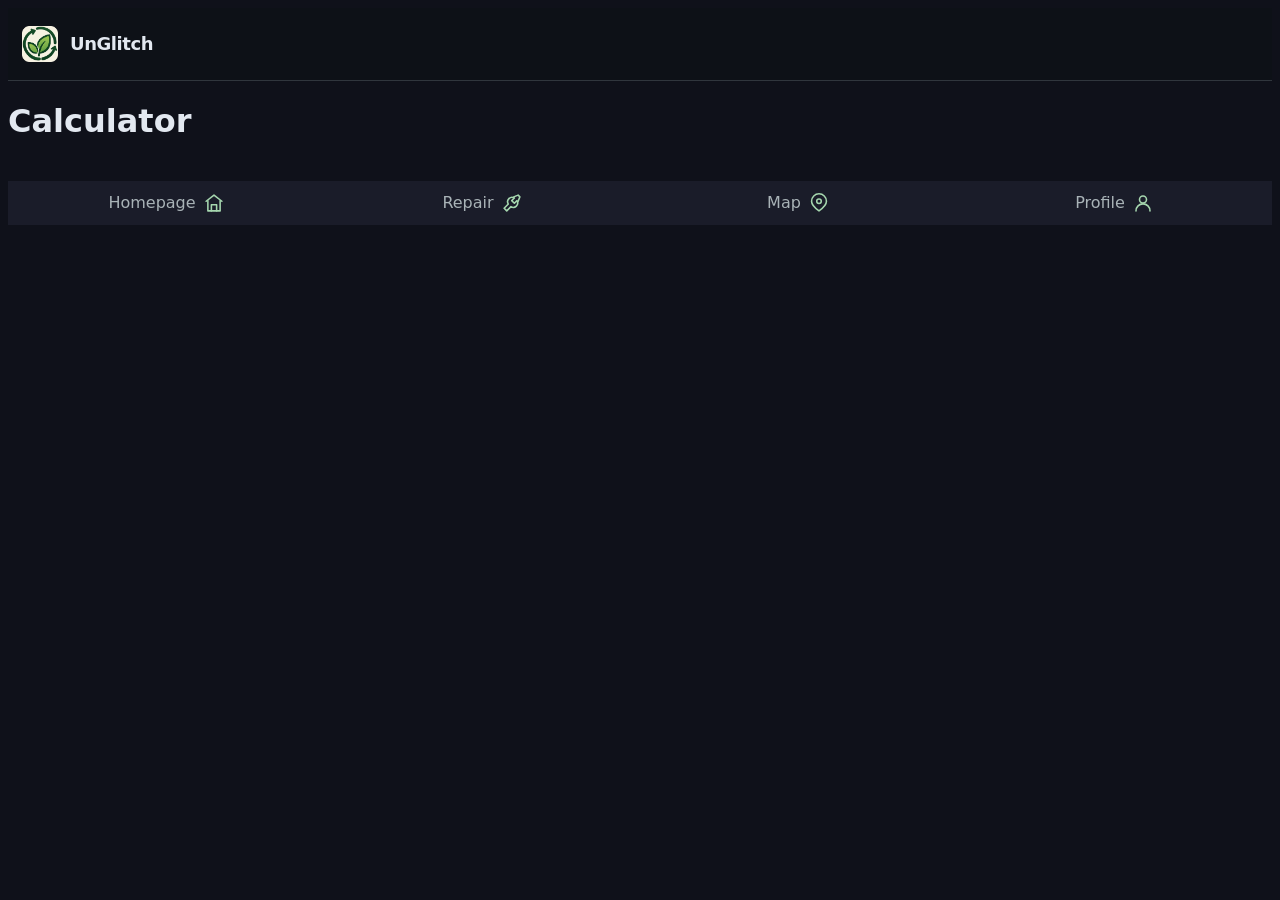
==== calculator.html @ 188b59b9 "Add files via upload" ====
<!DOCTYPE html>
<html lang="en">
    <head>
        <meta charset="UTF-8">
        <meta name="viewport"
              content="width=device-width
                        initial-scale=1.0
                        viewport-fit=cover">
        <title>UnGlitch | Calculator</title>
        <link rel="stylesheet" href="/index.css">
        <link rel="manifest" href="/manifest.json">
        <meta name="theme-color" content="#0F111A">
    </head>
    <body>
        <header class="Header">
                <a href="index.html" class="logo-link">
                    <span>
                        <img class="logo-image" src="logo.png" alt="logo" style="height: 36px; width: auto;">
                    </span>
                    <span class="AppName">
                        UnGlitch
                    </span>
                </a>
        </header>
        <h1>Calculator</h1>
        <br>
        <nav class="NavigationBar">
                <a class="NavBar" href="index.html">
                    <span class="SpacedWord">Homepage</span>
                    <img src="homeDM.svg" alt="home_icon" class="icons" width="20" height="20"> 
                </a> 
                <a class="NavBar" href="repair.html">
                    <span class="SpacedWord">Repair</span> 
                    <img src="repairDM.svg" alt="repair_icon" class="icons" width="20" height="20">
                </a>
                <a class="NavBar" href="map.html">
                    <span class="SpacedWord">Map</span> 
                    <img src="mapDM.svg" alt="map_icon" class="icons" width="20" height="20">
                </a>
                <a class="NavBar" href="profile.html">
                    <span class="SpacedWord">Profile</span>
                    <img src="profileDM.svg" alt="profile_icon" class="icons" width="20" height="20"> 
                </a>
        </nav>
    </body>
</html>
---- index.css ----
body
{
    background-color: #0F111A;
    font-family:'Inter', system-ui, -apple-system, BlinkMacSystemFont, 'Segoe UI', Roboto, sans-serif;
    color: #E2E8F0;
}
.SpacedWord
{
    color: oklch(0.76 0.013 220);
}
a, a:visited, a:hover, a:active 
{
    color: inherit;
    text-decoration: inherit;
}
.logo-link 
{
    display: inline-flex;
    align-items: center;
    gap: 12px;
    height: 40px; 
}
.logo-image
{
    height: 100%;
    width: auto;
    display: block;
    transition: filter 0.2s ease-in-out, transform 0.1s ease-in-out;
}
/* 1. HOVER STATE: Brightens the logo and adds a subtle green glow */
.logo-link:hover .logo-image {
  filter: brightness(1.25) drop-shadow(0 0 8px rgba(74, 168, 108, 0.6));
}

/* 2. ACTIVE STATE (CLICK): Slightly presses down when clicked */
.logo-link:active .logo-image {
  transform: scale(0.95); /* Shrinks slightly to give tactile feedback */
  filter: brightness(1.35) drop-shadow(0 0 12px rgba(74, 168, 108, 0.8));
}
header.Header
{
    display: flex;
    align-items: center;
    background-color: #0d1117;
    font-display: "Space Grotesk", ui-sans-serif, system-ui, sans-serif;
    font-size: 18px;
    font-weight: 600;
    padding: 16px 14px; 
    border-bottom: 1.5px solid #30363d;
    margin-bottom: 1px;
}

span.AppName
{
    letter-spacing: -0.025em;
    line-height: 1;
}
nav
{
    background-color: #1A1C29;
}
nav.NavigationBar {
  display: flex;
  justify-content: space-evenly; /* Distributes links with equal space around them */
  align-items: center;           /* Centers all links vertically inside the nav bar */
  padding: 12px 0;               /* Gives the navbar some breathing room top/bottom */
  width: 100%;                   /* Ensures it stretches across the screen */
  position: sticky;
  bottom: 0;
  z-index: 1000;
}
nav.NavigationBar a {
  display: inline-flex;          /* Keeps the link inline but allows flex alignment */
  align-items: center;           /* Vertically centers the text and the icon */
  justify-content: center;
  flex: 2;
  gap: 8px;                      /* Puts a clean 8px gap between the text and icon */
}
.NavBar:hover .SpacedWord, img.icons
{
    scale: 1.05;
}
div.Title
{
    line-height: 1.6;
}
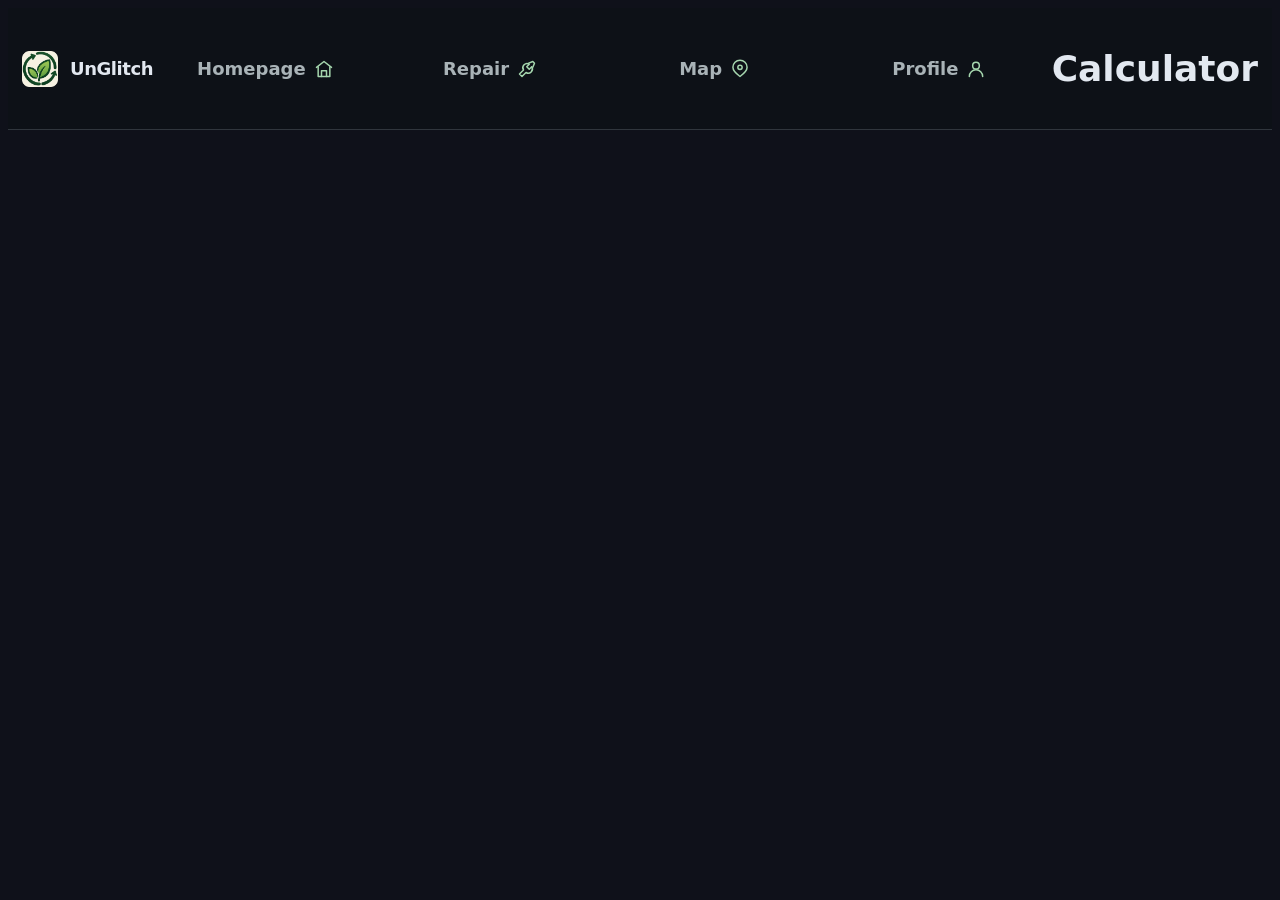
==== commit 7270630d: "Update navigation bar in calculator.html Replaced the old navigation bar with a new one for better o" ====
--- a/calculator.html
+++ b/calculator.html
@@ -2,13 +2,10 @@
 <html lang="en">
     <head>
         <meta charset="UTF-8">
-        <meta name="viewport"
-              content="width=device-width
-                        initial-scale=1.0
-                        viewport-fit=cover">
+        <meta name="viewport" content="width=device-width, initial-scale=1.0, viewport-fit=cover">
         <title>UnGlitch | Calculator</title>
-        <link rel="stylesheet" href="/index.css">
-        <link rel="manifest" href="/manifest.json">
+        <link rel="stylesheet" href="index.css">
+        <link rel="manifest" href="manifest.json">
         <meta name="theme-color" content="#0F111A">
     </head>
     <body>
@@ -21,26 +18,25 @@
                         UnGlitch
                     </span>
                 </a>
-        </header>
+                <nav class="NavigationBar">
+                    <a class="NavBar" href="index.html">
+                        <span class="SpacedWord">Homepage</span>
+                        <img src="homeDM.svg" alt="home_icon" class="icons" width="20" height="20"> 
+                    </a> 
+                    <a class="NavBar" href="repair.html">
+                        <span class="SpacedWord">Repair</span> 
+                        <img src="repairDM.svg" alt="repair_icon" class="icons" width="20" height="20">
+                    </a>
+                    <a class="NavBar" href="map.html">
+                        <span class="SpacedWord">Map</span> 
+                        <img src="mapDM.svg" alt="map_icon" class="icons" width="20" height="20">
+                    </a>
+                    <a class="NavBar" href="profile.html">
+                        <span class="SpacedWord">Profile</span>
+                        <img src="profileDM.svg" alt="profile_icon" class="icons" width="20" height="20"> 
+                    </a>
+                </nav>
         <h1>Calculator</h1>
         <br>
-        <nav class="NavigationBar">
-                <a class="NavBar" href="index.html">
-                    <span class="SpacedWord">Homepage</span>
-                    <img src="homeDM.svg" alt="home_icon" class="icons" width="20" height="20"> 
-                </a> 
-                <a class="NavBar" href="repair.html">
-                    <span class="SpacedWord">Repair</span> 
-                    <img src="repairDM.svg" alt="repair_icon" class="icons" width="20" height="20">
-                </a>
-                <a class="NavBar" href="map.html">
-                    <span class="SpacedWord">Map</span> 
-                    <img src="mapDM.svg" alt="map_icon" class="icons" width="20" height="20">
-                </a>
-                <a class="NavBar" href="profile.html">
-                    <span class="SpacedWord">Profile</span>
-                    <img src="profileDM.svg" alt="profile_icon" class="icons" width="20" height="20"> 
-                </a>
-        </nav>
     </body>
-</html>+</html>
--- a/index.css
+++ b/index.css
@@ -37,17 +37,21 @@
   transform: scale(0.95); /* Shrinks slightly to give tactile feedback */
   filter: brightness(1.35) drop-shadow(0 0 12px rgba(74, 168, 108, 0.8));
 }
+
 header.Header
 {
     display: flex;
     align-items: center;
     background-color: #0d1117;
-    font-display: "Space Grotesk", ui-sans-serif, system-ui, sans-serif;
+    font-family: "Space Grotesk", ui-sans-serif, system-ui, sans-serif;
     font-size: 18px;
     font-weight: 600;
     padding: 16px 14px; 
     border-bottom: 1.5px solid #30363d;
     margin-bottom: 1px;
+    position: sticky;
+    top: 0;
+    z-index: 1000;
 }
 
 span.AppName
@@ -55,32 +59,28 @@
     letter-spacing: -0.025em;
     line-height: 1;
 }
-nav
+nav.NavigationBar 
 {
-    background-color: #1A1C29;
-}
-nav.NavigationBar {
   display: flex;
   justify-content: space-evenly; /* Distributes links with equal space around them */
   align-items: center;           /* Centers all links vertically inside the nav bar */
   padding: 12px 0;               /* Gives the navbar some breathing room top/bottom */
   width: 100%;                   /* Ensures it stretches across the screen */
-  position: sticky;
-  bottom: 0;
-  z-index: 1000;
 }
-nav.NavigationBar a {
+nav.NavigationBar a 
+{
   display: inline-flex;          /* Keeps the link inline but allows flex alignment */
   align-items: center;           /* Vertically centers the text and the icon */
   justify-content: center;
   flex: 2;
   gap: 8px;                      /* Puts a clean 8px gap between the text and icon */
 }
-.NavBar:hover .SpacedWord, img.icons
+.NavBar:hover .SpacedWord,
+.NavBar:hover img.icons 
 {
     scale: 1.05;
 }
 div.Title
 {
     line-height: 1.6;
-}+}
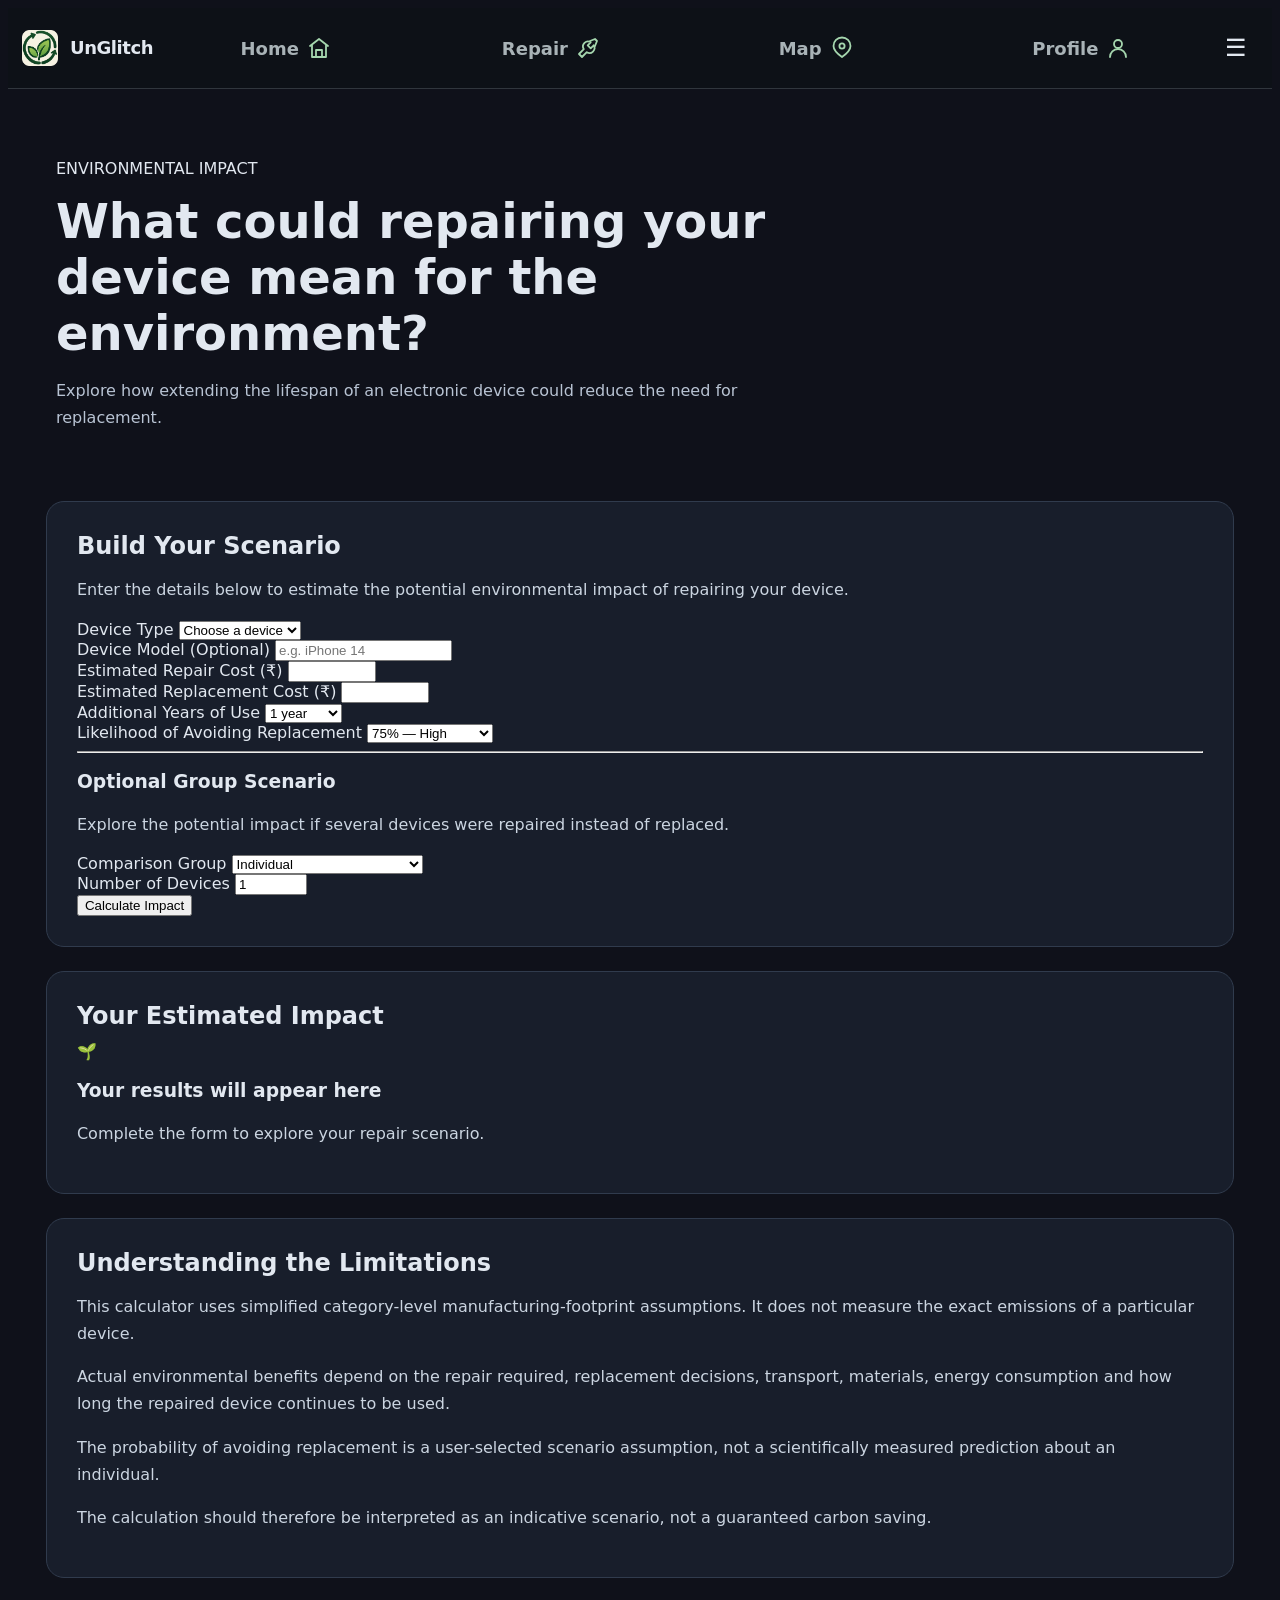
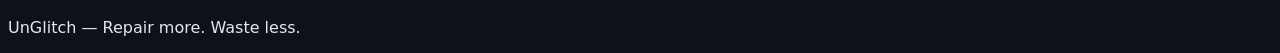
==== commit 0e9b3ea9: "Finalisation" ====
--- a/calculator.html
+++ b/calculator.html
@@ -1,42 +1,411 @@
 <!DOCTYPE html>
 <html lang="en">
-    <head>
-        <meta charset="UTF-8">
-        <meta name="viewport" content="width=device-width, initial-scale=1.0, viewport-fit=cover">
-        <title>UnGlitch | Calculator</title>
-        <link rel="stylesheet" href="index.css">
-        <link rel="manifest" href="manifest.json">
-        <meta name="theme-color" content="#0F111A">
-    </head>
-    <body>
-        <header class="Header">
-                <a href="index.html" class="logo-link">
-                    <span>
-                        <img class="logo-image" src="logo.png" alt="logo" style="height: 36px; width: auto;">
-                    </span>
-                    <span class="AppName">
-                        UnGlitch
-                    </span>
-                </a>
-                <nav class="NavigationBar">
-                    <a class="NavBar" href="index.html">
-                        <span class="SpacedWord">Homepage</span>
-                        <img src="homeDM.svg" alt="home_icon" class="icons" width="20" height="20"> 
-                    </a> 
-                    <a class="NavBar" href="repair.html">
-                        <span class="SpacedWord">Repair</span> 
-                        <img src="repairDM.svg" alt="repair_icon" class="icons" width="20" height="20">
-                    </a>
-                    <a class="NavBar" href="map.html">
-                        <span class="SpacedWord">Map</span> 
-                        <img src="mapDM.svg" alt="map_icon" class="icons" width="20" height="20">
-                    </a>
-                    <a class="NavBar" href="profile.html">
-                        <span class="SpacedWord">Profile</span>
-                        <img src="profileDM.svg" alt="profile_icon" class="icons" width="20" height="20"> 
-                    </a>
-                </nav>
-        <h1>Calculator</h1>
-        <br>
-    </body>
-</html>
+
+<head>
+
+    <meta charset="UTF-8">
+
+    <meta name="viewport"
+          content="width=device-width, initial-scale=1.0, viewport-fit=cover">
+
+    <title>UnGlitch | Carbon Impact Calculator</title>
+
+    <link rel="stylesheet" href="index.css">
+    <link rel="stylesheet" href="calculator.css">
+
+    <link rel="manifest" href="manifest.json">
+
+    <meta name="theme-color" content="#0F111A">
+
+    <script src="config.js" defer></script>
+    <script src="calculator.js" defer></script>
+
+</head>
+
+
+<body>
+
+<header class="Header">
+
+    <a href="index.html" class="logo-link">
+
+        <img class="logo-image"
+             src="logo.png"
+             alt="UnGlitch logo"
+             style="height: 36px; width: auto;">
+
+        <span class="AppName">UnGlitch</span>
+
+    </a>
+
+
+    <nav class="NavigationBar">
+
+        <a class="NavBar" href="index.html">
+            <span class="SpacedWord">Home</span>
+            <img src="homeDM.svg" alt="" class="icons">
+        </a>
+
+        <a class="NavBar" href="repair.html">
+            <span class="SpacedWord">Repair</span>
+            <img src="repairDM.svg" alt="" class="icons">
+        </a>
+
+        <a class="NavBar" href="map.html">
+            <span class="SpacedWord">Map</span>
+            <img src="mapDM.svg" alt="" class="icons">
+        </a>
+
+        <a class="NavBar" href="profile.html">
+            <span class="SpacedWord">Profile</span>
+            <img src="profileDM.svg" alt="" class="icons">
+        </a>
+
+    </nav>
+
+
+    <button class="menu-button"
+            id="menuButton"
+            aria-label="Open navigation menu"
+            aria-expanded="false"
+            aria-controls="siteMenu">
+
+        ☰
+
+    </button>
+
+
+    <aside class="site-menu" id="siteMenu" hidden>
+
+        <h3>Explore UnGlitch</h3>
+
+        <a href="calculator.html" aria-current="page">
+            Carbon Impact Calculator
+        </a>
+
+        <a href="community.html">
+            Community Discussions
+        </a>
+
+        <a href="profile.html">
+            Account Settings
+        </a>
+
+        <div class="menu-divider"></div>
+
+        <span class="coming-soon">Leaderboard — Coming Soon</span>
+
+        <span class="coming-soon">Achievements — Coming Soon</span>
+
+    </aside>
+
+</header>
+
+
+<main class="calculator-container">
+
+    <section class="calculator-intro">
+
+        <span class="welcome-tag">ENVIRONMENTAL IMPACT</span>
+
+        <h1>What could repairing your device mean for the environment?</h1>
+
+        <p>
+            Explore how extending the lifespan of an electronic
+            device could reduce the need for replacement.
+        </p>
+
+    </section>
+
+
+    <section class="calculator-panel">
+
+        <h2>Build Your Scenario</h2>
+
+        <p>
+            Enter the details below to estimate the potential
+            environmental impact of repairing your device.
+        </p>
+
+
+        <form id="calculatorForm">
+
+            <div class="calculator-grid">
+
+                <div class="form-group">
+
+                    <label for="deviceType">Device Type</label>
+
+                    <select id="deviceType" required>
+
+                        <option value="">Choose a device</option>
+
+                        <option value="phone">Smartphone</option>
+
+                        <option value="tablet">Tablet</option>
+
+                        <option value="laptop">Laptop</option>
+
+                    </select>
+
+                </div>
+
+
+                <div class="form-group">
+
+                    <label for="deviceModel">
+                        Device Model (Optional)
+                    </label>
+
+                    <input
+                        type="text"
+                        id="deviceModel"
+                        placeholder="e.g. iPhone 14"
+                        maxlength="120"
+                    >
+
+                </div>
+
+
+                <div class="form-group">
+
+                    <label for="repairCost">
+                        Estimated Repair Cost (₹)
+                    </label>
+
+                    <input
+                        type="number"
+                        id="repairCost"
+                        min="0"
+                        max="1000000"
+                        step="1"
+                        required
+                    >
+
+                </div>
+
+
+                <div class="form-group">
+
+                    <label for="replacementCost">
+                        Estimated Replacement Cost (₹)
+                    </label>
+
+                    <input
+                        type="number"
+                        id="replacementCost"
+                        min="0"
+                        max="1000000"
+                        step="1"
+                        required
+                    >
+
+                </div>
+
+
+                <div class="form-group">
+
+                    <label for="extraYears">
+                        Additional Years of Use
+                    </label>
+
+                    <select id="extraYears" required>
+
+                        <option value="0.5">6 months</option>
+
+                        <option value="1" selected>1 year</option>
+
+                        <option value="2">2 years</option>
+
+                        <option value="3">3 years</option>
+
+                        <option value="4">4 years</option>
+
+                    </select>
+
+                </div>
+
+
+                <div class="form-group">
+
+                    <label for="replacementLikelihood">
+                        Likelihood of Avoiding Replacement
+                    </label>
+
+                    <select id="replacementLikelihood" required>
+
+                        <option value="0.25">25% — Low</option>
+
+                        <option value="0.5">50% — Moderate</option>
+
+                        <option value="0.75" selected>75% — High</option>
+
+                        <option value="1">100% — Certain</option>
+
+                    </select>
+
+                </div>
+
+            </div>
+
+
+            <hr>
+
+
+            <h3>Optional Group Scenario</h3>
+
+            <p>
+                Explore the potential impact if several devices
+                were repaired instead of replaced.
+            </p>
+
+
+            <div class="calculator-grid">
+
+                <div class="form-group">
+
+                    <label for="scenarioType">
+                        Comparison Group
+                    </label>
+
+                    <select id="scenarioType">
+
+                        <option value="individual">Individual</option>
+
+                        <option value="household">Household</option>
+
+                        <option value="school">School or Community Group</option>
+
+                    </select>
+
+                </div>
+
+
+                <div class="form-group">
+
+                    <label for="deviceCount">
+                        Number of Devices
+                    </label>
+
+                    <input
+                        type="number"
+                        id="deviceCount"
+                        min="1"
+                        max="10000"
+                        value="1"
+                        required
+                    >
+
+                </div>
+
+            </div>
+
+
+            <button type="submit"
+                    class="primary-button"
+                    id="calculateButton">
+
+                Calculate Impact
+
+            </button>
+
+        </form>
+
+    </section>
+
+
+    <section class="calculator-panel results-panel">
+
+        <h2>Your Estimated Impact</h2>
+
+        <div id="emptyState">
+
+            <div class="empty-icon">🌱</div>
+
+            <h3>Your results will appear here</h3>
+
+            <p>
+                Complete the form to explore your repair scenario.
+            </p>
+
+        </div>
+
+
+        <div id="calculatorResult" hidden>
+
+            <span class="result-label">
+                INDICATIVE AVOIDED MANUFACTURING EMISSIONS
+            </span>
+
+            <div id="carbonNumber" class="carbon-number"></div>
+
+            <p id="resultExplanation"></p>
+
+            <div class="impact-note">
+
+                <h3>Financial Comparison</h3>
+
+                <p id="financialResult"></p>
+
+            </div>
+
+
+            <div class="impact-note">
+
+                <h3>Group Scenario</h3>
+
+                <p id="groupResult"></p>
+
+            </div>
+
+
+            <h3>How was this estimated?</h3>
+
+            <p id="calculationExplanation"></p>
+
+        </div>
+
+    </section>
+
+
+    <section class="calculator-panel">
+
+        <h2>Understanding the Limitations</h2>
+
+        <p>
+            This calculator uses simplified category-level
+            manufacturing-footprint assumptions. It does not
+            measure the exact emissions of a particular device.
+        </p>
+
+        <p>
+            Actual environmental benefits depend on the repair
+            required, replacement decisions, transport, materials,
+            energy consumption and how long the repaired device
+            continues to be used.
+        </p>
+
+        <p>
+            The probability of avoiding replacement is a user-selected
+            scenario assumption, not a scientifically measured
+            prediction about an individual.
+        </p>
+
+        <p>
+            The calculation should therefore be interpreted as
+            an indicative scenario, not a guaranteed carbon saving.
+        </p>
+
+    </section>
+
+</main>
+
+
+<footer class="home-footer">
+
+    <p>UnGlitch — Repair more. Waste less.</p>
+
+</footer>
+
+</body>
+</html>
--- a/index.css
+++ b/index.css
@@ -75,8 +75,8 @@
   flex: 2;
   gap: 8px;                      /* Puts a clean 8px gap between the text and icon */
 }
-.NavBar:hover .SpacedWord,
-.NavBar:hover img.icons 
+.NavBar:active .SpacedWord,
+.NavBar:active img.icons 
 {
     scale: 1.05;
 }
@@ -84,3 +84,251 @@
 {
     line-height: 1.6;
 }
+#map
+{
+    height: 70vh;
+    width: 100%;
+}
+[hidden] {
+    display: none !important;
+}
+/* =========================================
+   MOBILE PRIMARY NAVIGATION
+========================================= */
+
+@media (max-width: 768px) {
+
+    /* Reserve space so the bottom navigation
+       does not cover the page content. */
+
+    body {
+        padding-bottom: calc(78px + env(safe-area-inset-bottom));
+    }
+
+    /* Keep the logo and hamburger in the top header. */
+
+    .NavigationBar {
+        position: fixed !important;
+
+        left: 0;
+        right: 0;
+        bottom: 0;
+
+        width: 100%;
+        box-sizing: border-box;
+
+        display: flex !important;
+        align-items: stretch;
+        justify-content: space-around;
+
+        gap: 0;
+        margin: 0;
+
+        padding: 8px 6px calc(8px + env(safe-area-inset-bottom));
+
+        background-color: #0d1117;
+
+        border-top: 1px solid #30363d;
+        border-bottom: none;
+
+        z-index: 2000;
+    }
+
+
+    /* Give each navigation destination
+       an equal amount of space. */
+
+    .NavigationBar .NavBar {
+
+        flex: 1 1 0;
+        min-width: 0;
+        min-height: 48px;
+
+        display: flex;
+        flex-direction: column;
+
+        align-items: center;
+        justify-content: center;
+
+        gap: 4px;
+
+        padding: 6px 2px;
+
+        text-align: center;
+        font-size: 12px;
+        line-height: 1.2;
+    }
+
+
+    /* Make the navigation labels compact. */
+
+    .NavigationBar .SpacedWord {
+        font-size: 12px;
+        letter-spacing: normal;
+    }
+
+
+    /* Keep icons consistently sized. */
+
+    .NavigationBar .icons {
+        width: 18px;
+        height: 18px;
+        object-fit: contain;
+    }
+
+
+    /* Maintain an accessible hamburger button. */
+
+    .menu-button {
+        min-width: 44px;
+        min-height: 44px;
+
+        display: inline-flex;
+        align-items: center;
+        justify-content: center;
+
+        margin-left: auto;
+    }
+
+}
+
+/* Ensure JavaScript-hidden elements remain hidden,
+   even when other CSS rules define their display. */
+
+[hidden] {
+    display: none !important;
+}
+
+/* =========================================
+   SHARED NAVIGATION
+========================================= */
+
+.menu-button {
+    min-width: 44px;
+    min-height: 44px;
+    display: inline-flex;
+    align-items: center;
+    justify-content: center;
+    margin-left: auto;
+    border: none;
+    border-radius: 8px;
+    background: transparent;
+    color: #E2E8F0;
+    font-size: 24px;
+    cursor: pointer;
+}
+
+.site-menu {
+    position: absolute;
+    top: calc(100% + 8px);
+    right: 14px;
+    z-index: 2100;
+    min-width: 220px;
+    padding: 16px;
+    background: #171d2a;
+    border: 1px solid #30363d;
+    border-radius: 12px;
+    box-shadow: 0 8px 24px rgba(0,0,0,0.35);
+}
+
+.site-menu a,
+.site-menu span {
+    display: block;
+    padding: 10px;
+}
+
+.site-menu a:hover {
+    background: #263344;
+    border-radius: 6px;
+}
+
+.site-menu h3 {
+    margin: 4px 10px 10px;
+}
+
+.coming-soon {
+    color: #929eaf;
+    font-size: 14px;
+}
+
+.menu-divider {
+    border-top: 1px solid #30363d;
+    margin: 8px 0;
+}
+
+
+/* =========================================
+   MOBILE PRIMARY NAVIGATION
+========================================= */
+
+@media (max-width: 768px) {
+
+    body {
+        padding-bottom: calc(82px + env(safe-area-inset-bottom));
+    }
+
+    header.Header {
+        display: flex;
+        flex-wrap: nowrap;
+        align-items: center;
+    }
+
+    nav.NavigationBar {
+        position: fixed !important;
+        left: 0;
+        right: 0;
+        bottom: 0;
+
+        width: 100%;
+        box-sizing: border-box;
+
+        display: flex !important;
+        justify-content: space-around;
+        align-items: stretch;
+
+        margin: 0;
+        padding: 8px 6px calc(8px + env(safe-area-inset-bottom));
+
+        background: #0d1117;
+        border-top: 1px solid #30363d;
+
+        z-index: 2000;
+    }
+
+    nav.NavigationBar a {
+        flex: 1 1 0;
+        min-width: 0;
+        min-height: 48px;
+
+        display: flex;
+        flex-direction: column;
+        align-items: center;
+        justify-content: center;
+
+        gap: 4px;
+        padding: 6px 2px;
+
+        font-size: 12px;
+        text-align: center;
+    }
+
+    .NavigationBar .SpacedWord {
+        font-size: 12px;
+        letter-spacing: normal;
+    }
+
+    .NavigationBar .icons {
+        width: 18px;
+        height: 18px;
+        object-fit: contain;
+    }
+
+    [hidden] {
+        display: none !important;
+    }
+
+}
+
+[hidden] {
+    display: none !important;
+}
--- a/calculator.css
+++ b/calculator.css
@@ -0,0 +1,326 @@
+/* =========================================
+   MAIN CONTAINER
+========================================= */
+
+.calculator-container {
+
+    width: min(1200px, 94%);
+
+    margin: 40px auto;
+
+    display: flex;
+
+    flex-direction: column;
+
+    gap: 24px;
+
+}
+
+
+/* =========================================
+   INTRODUCTION
+========================================= */
+
+.calculator-intro {
+
+    padding: 30px 10px;
+
+}
+
+.calculator-intro h1 {
+
+    font-size: clamp(2rem, 4vw, 3rem);
+
+    margin: 15px 0;
+
+    max-width: 800px;
+
+}
+
+.calculator-intro p {
+
+    max-width: 750px;
+
+    line-height: 1.7;
+
+    color: #B8C3D3;
+
+}
+
+
+/* =========================================
+   PANELS
+========================================= */
+
+.calculator-panel {
+
+    background: #181E2B;
+
+    border: 1px solid #303B4D;
+
+    border-radius: 18px;
+
+    padding: 30px;
+
+}
+
+.calculator-panel h2 {
+
+    margin-top: 0;
+
+    margin-bottom: 12px;
+
+}
+
+.calculator-panel p {
+
+    line-height: 1.7;
+
+    color: #CBD5E1;
+
+}
+
+
+/* =========================================
+   CALCULATOR FORM
+========================================= */
+
+.calculator-heading {
+
+    margin-bottom: 25px;
+
+}
+
+.calculator-form {
+
+    display: flex;
+
+    flex-direction: column;
+
+    gap: 14px;
+
+    max-width: 550px;
+
+}
+
+.calculator-form label {
+
+    font-weight: 600;
+
+}
+
+.calculator-form select {
+
+    width: 100%;
+
+    padding: 14px;
+
+    border: 1px solid #39465B;
+
+    border-radius: 9px;
+
+    background: #101521;
+
+    color: #E2E8F0;
+
+    font-size: 1rem;
+
+}
+
+.calculator-form button {
+
+    margin-top: 8px;
+
+    align-self: flex-start;
+
+    cursor: pointer;
+
+}
+
+
+/* =========================================
+   CALCULATOR RESULTS
+========================================= */
+
+.calculator-result {
+
+    margin-top: 35px;
+
+    padding: 25px;
+
+    background: #101521;
+
+    border: 1px solid #354C43;
+
+    border-radius: 14px;
+
+}
+
+.result-label {
+
+    color: #8ACBA6;
+
+    font-size: 0.8rem;
+
+    font-weight: 700;
+
+    letter-spacing: 1px;
+
+}
+
+.calculator-result h3 {
+
+    margin: 15px 0;
+
+    font-size: 1.4rem;
+
+}
+
+.carbon-number {
+
+    font-size: clamp(2.2rem, 5vw, 3.5rem);
+
+    font-weight: 800;
+
+    color: #83C99D;
+
+    margin: 20px 0;
+
+}
+
+
+/* =========================================
+   ENVIRONMENTAL EXPLANATION
+========================================= */
+
+.impact-note {
+
+    margin-top: 25px;
+
+    padding: 20px;
+
+    background: #192D27;
+
+    border-left: 4px solid #65B88A;
+
+    border-radius: 8px;
+
+}
+
+.impact-note h4 {
+
+    margin-top: 0;
+
+    color: #8ACBA6;
+
+}
+
+
+/* =========================================
+   EMPTY STATE
+========================================= */
+
+.calculator-empty {
+
+    margin-top: 35px;
+
+    padding: 30px;
+
+    text-align: center;
+
+    background: #101521;
+
+    border: 1px solid #303B4D;
+
+    border-radius: 14px;
+
+}
+
+.calculator-empty .empty-icon {
+
+    font-size: 2.5rem;
+
+    margin-bottom: 15px;
+
+}
+
+.calculator-empty p {
+
+    max-width: 550px;
+
+    margin: 10px auto;
+
+}
+
+
+/* =========================================
+   SOURCES
+========================================= */
+
+.source-panel a {
+
+    color: #8ACBA6;
+
+    text-decoration: underline;
+
+    text-underline-offset: 3px;
+
+}
+
+
+/* =========================================
+   ACCESSIBILITY
+========================================= */
+
+.calculator-form select:focus-visible,
+.calculator-form button:focus-visible,
+.source-panel a:focus-visible {
+
+    outline: 2px solid #8ACBA6;
+
+    outline-offset: 3px;
+
+}
+
+
+/* =========================================
+   RESPONSIVE DESIGN
+========================================= */
+
+@media (max-width: 600px) {
+
+    .calculator-container {
+
+        width: 92%;
+
+        margin: 25px auto;
+
+        gap: 18px;
+
+    }
+
+    .calculator-panel {
+
+        padding: 20px;
+
+    }
+
+    .calculator-intro {
+
+        padding: 20px 5px;
+
+    }
+
+    .calculator-form button {
+
+        width: 100%;
+
+    }
+
+    .calculator-result {
+
+        padding: 18px;
+
+    }
+
+}
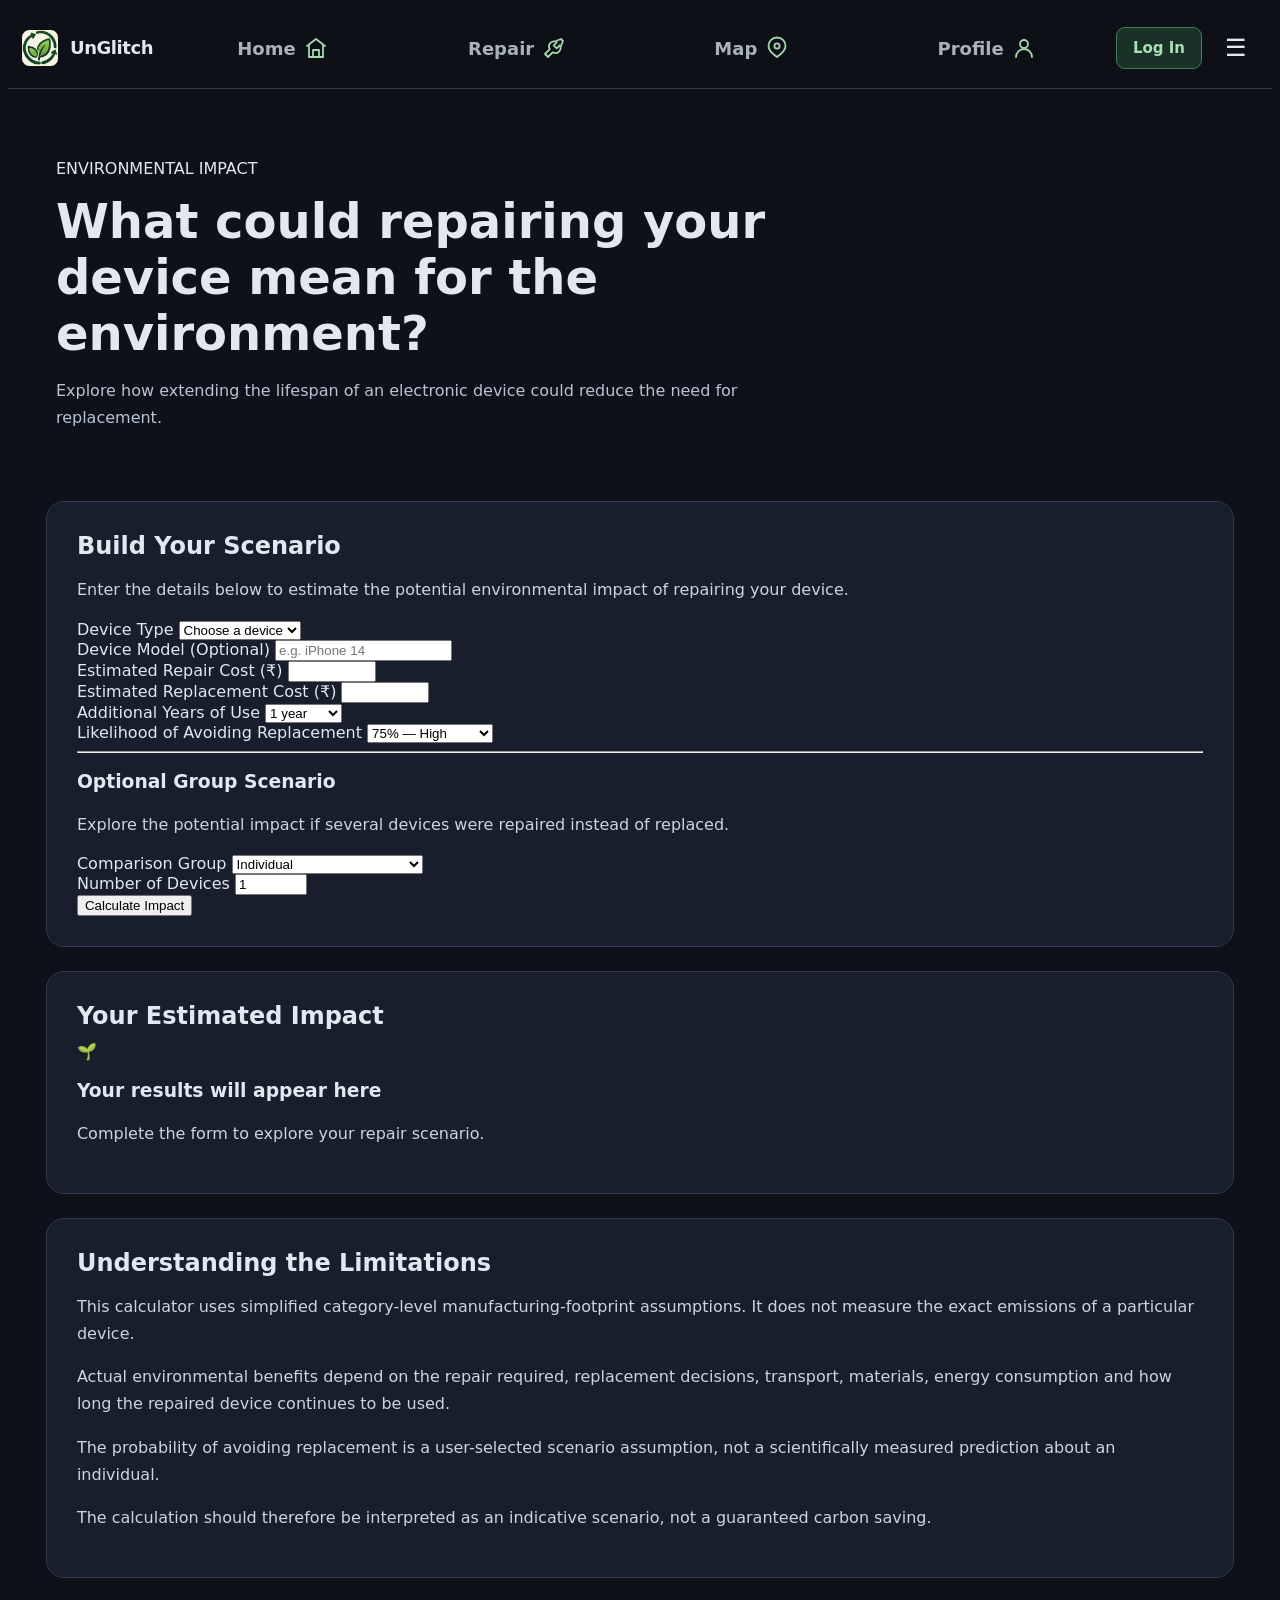
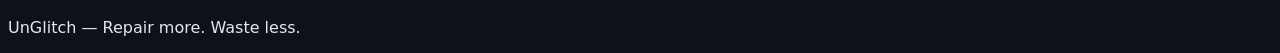
==== commit 8188df6b: "Map Refinements" ====
--- a/calculator.html
+++ b/calculator.html
@@ -19,7 +19,7 @@
 
     <script src="config.js" defer></script>
     <script src="calculator.js" defer></script>
-
+    <script src="nav.js" defer></script>
 </head>
 
 
